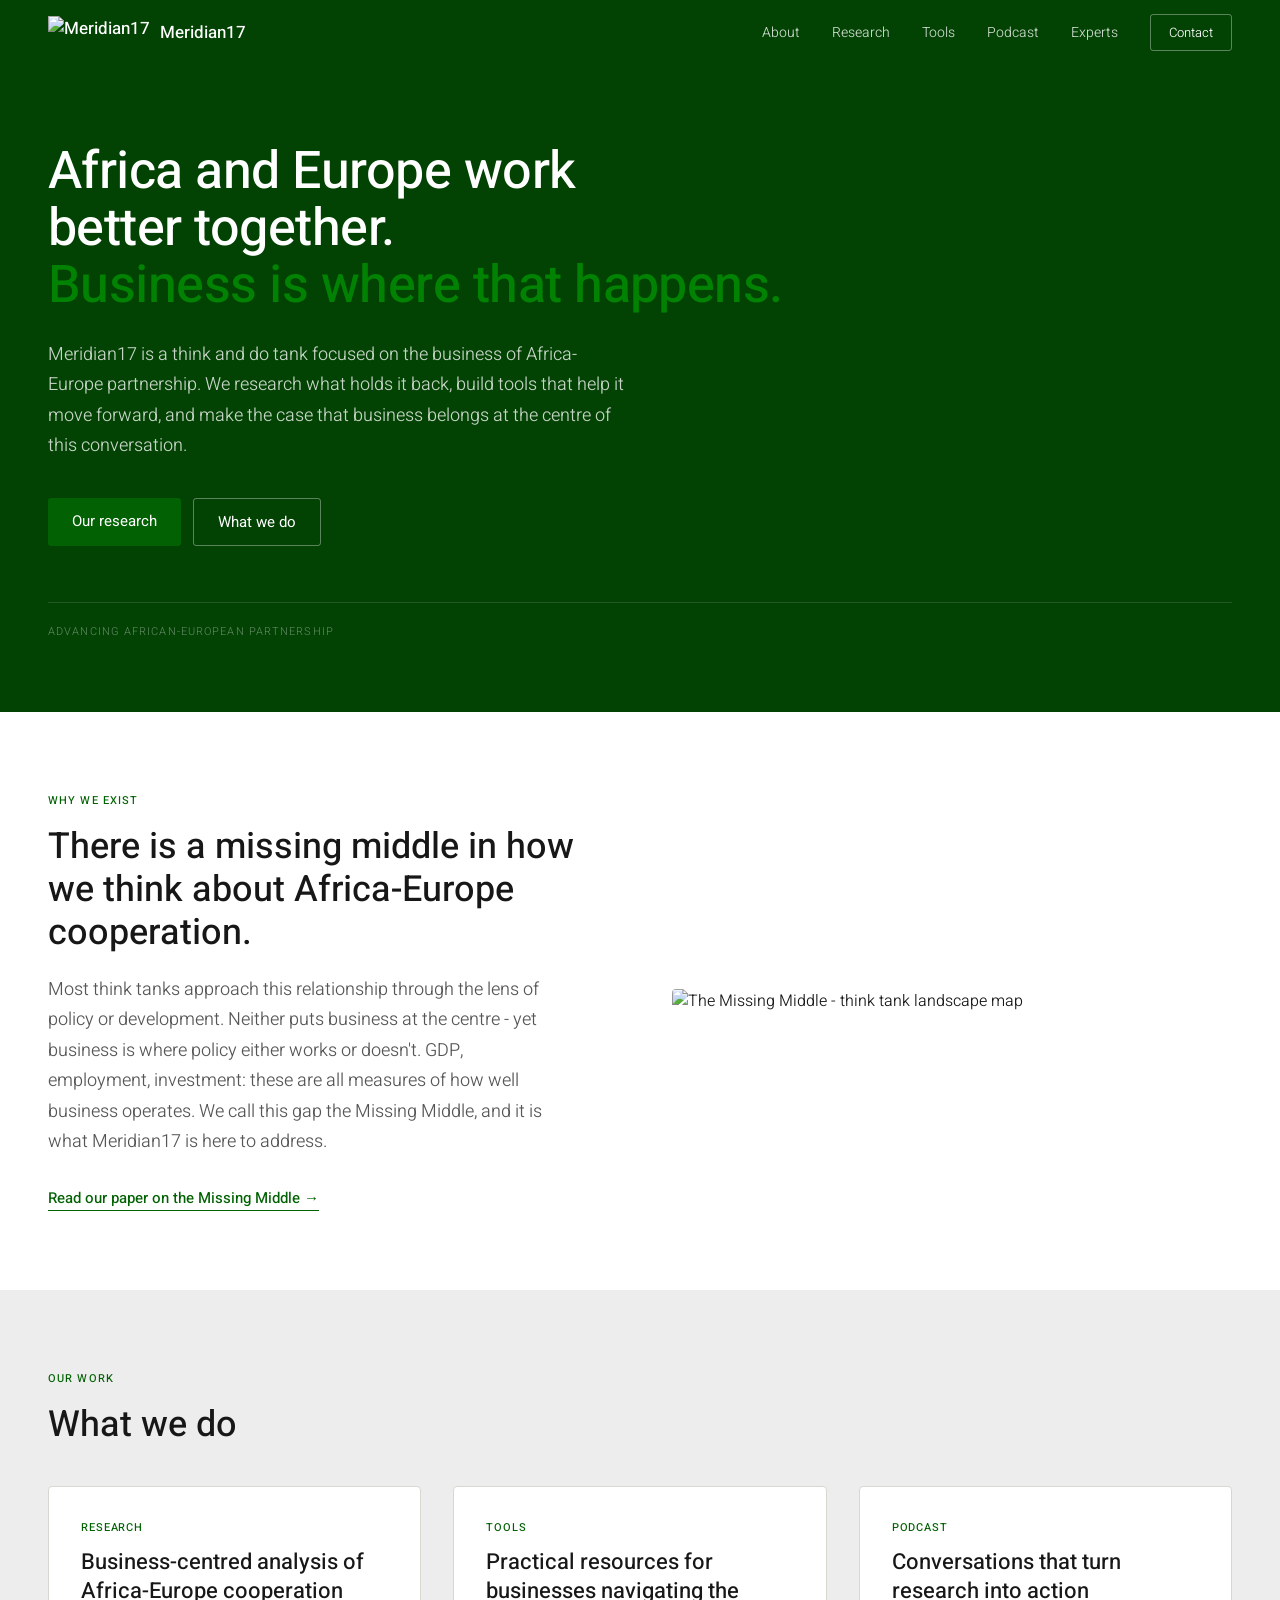
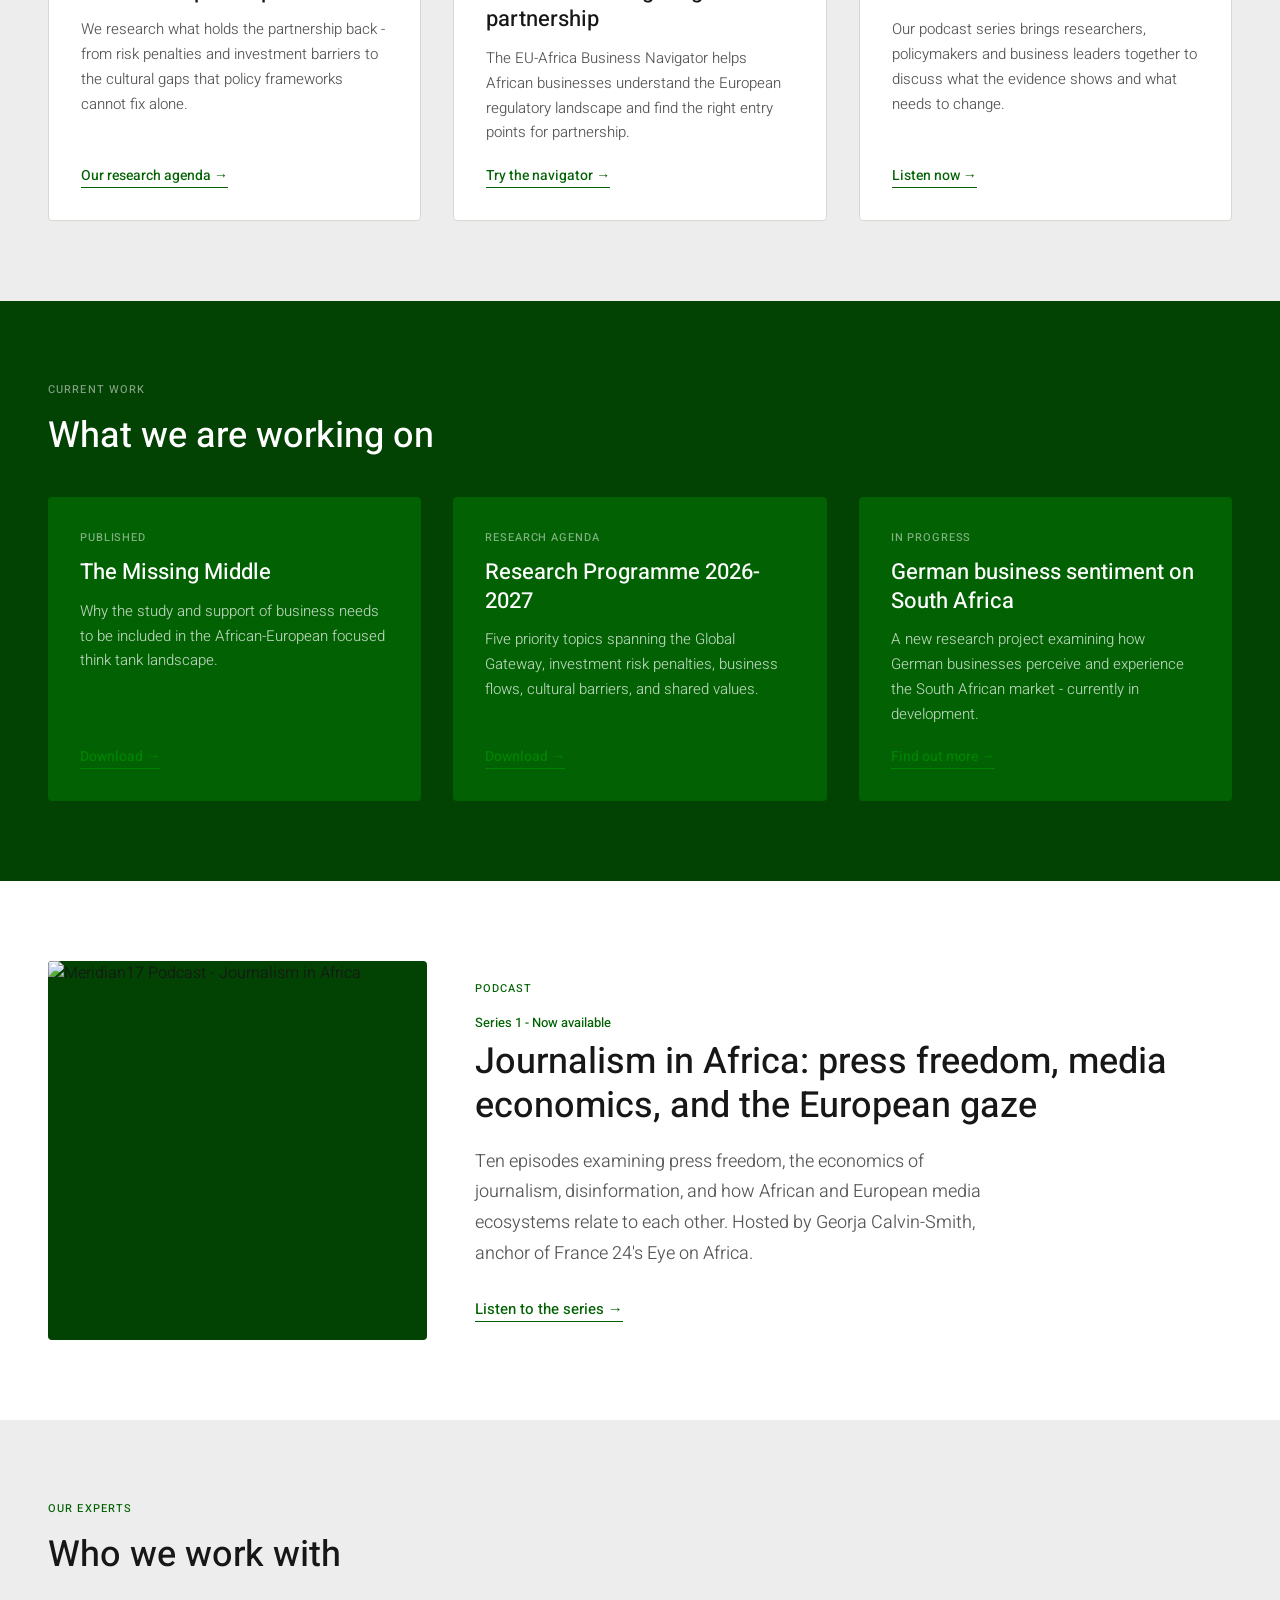
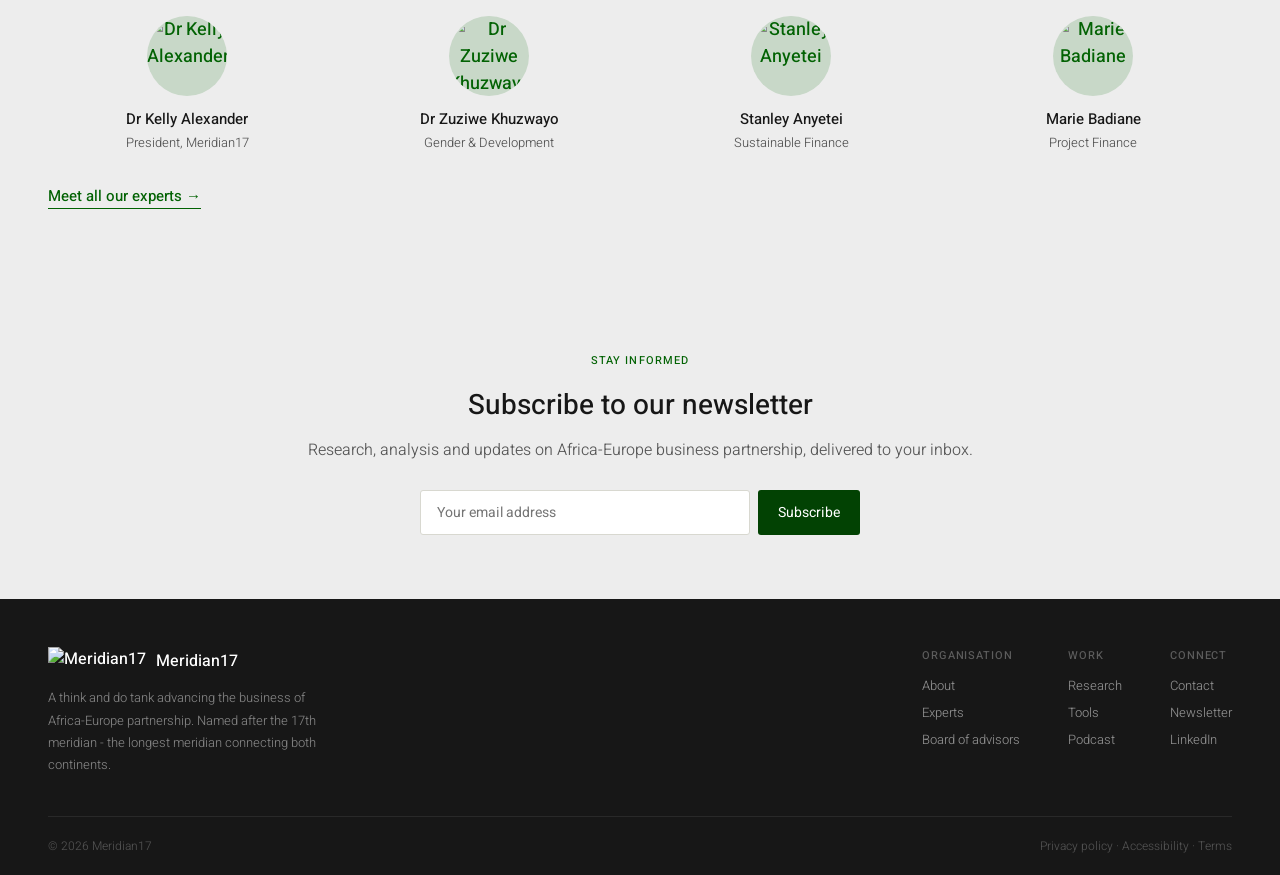
==== index.html @ 89e7c012 "Add homepage" ====
<!DOCTYPE html>
<html lang="en">
<head>
  <meta charset="UTF-8">
  <meta name="viewport" content="width=device-width, initial-scale=1.0">
  <meta name="description" content="Meridian17 is a think and do tank focused on the business of Africa-Europe partnership.">
  <title>Meridian17 | Africa-Europe Business Partnership</title>
  <link rel="stylesheet" href="style.css">
</head>
<body>

  <!-- Navigation -->
  <nav class="nav">
    <div class="nav__inner">
      <a href="index.html" class="nav__logo">
        <img src="assets/img/logo.svg" alt="Meridian17">
        Meridian17
      </a>
      <div class="nav__links">
        <a href="about.html">About</a>
        <a href="research.html">Research</a>
        <a href="tools.html">Tools</a>
        <a href="podcast.html">Podcast</a>
        <a href="experts.html">Experts</a>
        <button class="nav__cta" onclick="window.location='mailto:info@meridian17.org'">Contact</button>
      </div>
      <button class="nav__hamburger" onclick="toggleMenu()" aria-label="Open menu">
        <span></span>
        <span></span>
        <span></span>
      </button>
    </div>
    <div class="nav__mobile" id="mobileMenu">
      <a href="about.html">About</a>
      <a href="research.html">Research</a>
      <a href="tools.html">Tools</a>
      <a href="podcast.html">Podcast</a>
      <a href="experts.html">Experts</a>
      <a href="mailto:info@meridian17.org">Contact</a>
    </div>
  </nav>

  <!-- Hero -->
  <section class="hero">
    <div class="hero__inner">
      <h1 class="hero__title">
        Africa and Europe work<br>
        better together.<br>
        <em>Business is where that happens.</em>
      </h1>
      <p class="hero__sub">Meridian17 is a think and do tank focused on the business of Africa-Europe partnership. We research what holds it back, build tools that help it move forward, and make the case that business belongs at the centre of this conversation.</p>
      <div class="hero__buttons">
        <a href="research.html" class="btn btn--solid">Our research</a>
        <a href="about.html" class="btn btn--outline">What we do</a>
      </div>
      <div class="hero__tagline">Advancing African-European Partnership</div>
    </div>
  </section>

  <!-- Why we exist -->
  <section class="section section--white">
    <div class="container">
      <div class="two-col">
        <div>
          <p class="label">Why we exist</p>
          <h2 class="section-title">There is a missing middle in how we think about Africa-Europe cooperation.</h2>
          <p class="section-body">Most think tanks approach this relationship through the lens of policy or development. Neither puts business at the centre - yet business is where policy either works or doesn't. GDP, employment, investment: these are all measures of how well business operates. We call this gap the Missing Middle, and it is what Meridian17 is here to address.</p>
          <a href="assets/docs/missing-middle.pdf" class="text-link" target="_blank">Read our paper on the Missing Middle →</a>
        </div>
        <div>
          <img src="assets/img/missing-middle-map.png" alt="The Missing Middle - think tank landscape map" style="width:100%;border-radius:4px;">
        </div>
      </div>
    </div>
  </section>

  <!-- What we do -->
  <section class="section section--offwhite">
    <div class="container">
      <p class="label">Our work</p>
      <h2 class="section-title" style="margin-bottom:40px">What we do</h2>
      <div class="three-col">
        <div class="card">
          <p class="card__tag">Research</p>
          <h3 class="card__title">Business-centred analysis of Africa-Europe cooperation</h3>
          <p class="card__body">We research what holds the partnership back - from risk penalties and investment barriers to the cultural gaps that policy frameworks cannot fix alone.</p>
          <a href="research.html" class="card__link">Our research agenda →</a>
        </div>
        <div class="card">
          <p class="card__tag">Tools</p>
          <h3 class="card__title">Practical resources for businesses navigating the partnership</h3>
          <p class="card__body">The EU-Africa Business Navigator helps African businesses understand the European regulatory landscape and find the right entry points for partnership.</p>
          <a href="tools.html" class="card__link">Try the navigator →</a>
        </div>
        <div class="card">
          <p class="card__tag">Podcast</p>
          <h3 class="card__title">Conversations that turn research into action</h3>
          <p class="card__body">Our podcast series brings researchers, policymakers and business leaders together to discuss what the evidence shows and what needs to change.</p>
          <a href="podcast.html" class="card__link">Listen now →</a>
        </div>
      </div>
    </div>
  </section>

  <!-- Current work -->
  <section class="section section--dark">
    <div class="container">
      <p class="label--white">Current work</p>
      <h2 class="section-title--white" style="margin-bottom:40px">What we are working on</h2>
      <div class="three-col">
        <div class="card card--dark">
          <p class="card__tag">Published</p>
          <h3 class="card__title">The Missing Middle</h3>
          <p class="card__body">Why the study and support of business needs to be included in the African-European focused think tank landscape.</p>
          <a href="assets/docs/missing-middle.pdf" class="card__link" target="_blank">Download →</a>
        </div>
        <div class="card card--dark">
          <p class="card__tag">Research agenda</p>
          <h3 class="card__title">Research Programme 2026-2027</h3>
          <p class="card__body">Five priority topics spanning the Global Gateway, investment risk penalties, business flows, cultural barriers, and shared values.</p>
          <a href="assets/docs/research-agenda-2026-2027.pdf" class="card__link" target="_blank">Download →</a>
        </div>
        <div class="card card--dark">
          <p class="card__tag">In progress</p>
          <h3 class="card__title">German business sentiment on South Africa</h3>
          <p class="card__body">A new research project examining how German businesses perceive and experience the South African market - currently in development.</p>
          <a href="about.html" class="card__link">Find out more →</a>
        </div>
      </div>
    </div>
  </section>

  <!-- Podcast -->
  <section class="section section--white">
    <div class="container">
      <div class="podcast-row">
        <div class="podcast-cover">
          <img src="assets/img/podcast-cover.jpg" alt="Meridian17 Podcast - Journalism in Africa">
        </div>
        <div>
          <p class="label">Podcast</p>
          <p style="font-size:13px;color:var(--mid-green);font-weight:500;margin-bottom:8px">Series 1 - Now available</p>
          <h2 class="section-title">Journalism in Africa: press freedom, media economics, and the European gaze</h2>
          <p class="section-body">Ten episodes examining press freedom, the economics of journalism, disinformation, and how African and European media ecosystems relate to each other. Hosted by Georja Calvin-Smith, anchor of France 24's Eye on Africa.</p>
          <a href="podcast.html" class="text-link">Listen to the series →</a>
        </div>
      </div>
    </div>
  </section>

  <!-- Experts -->
  <section class="section section--offwhite">
    <div class="container">
      <p class="label">Our experts</p>
      <h2 class="section-title" style="margin-bottom:40px">Who we work with</h2>
      <div class="expert-grid">
        <div class="expert-card">
          <div class="expert-avatar">
            <img src="assets/img/experts/kelly-alexander.jpg" alt="Dr Kelly Alexander">
          </div>
          <p class="expert-name">Dr Kelly Alexander</p>
          <p class="expert-role">President, Meridian17</p>
        </div>
        <div class="expert-card">
          <div class="expert-avatar">
            <img src="assets/img/experts/zuziwe-khuzwayo.jpg" alt="Dr Zuziwe Khuzwayo">
          </div>
          <p class="expert-name">Dr Zuziwe Khuzwayo</p>
          <p class="expert-role">Gender &amp; Development</p>
        </div>
        <div class="expert-card">
          <div class="expert-avatar">
            <img src="assets/img/experts/stanley-anyetei.jpg" alt="Stanley Anyetei">
          </div>
          <p class="expert-name">Stanley Anyetei</p>
          <p class="expert-role">Sustainable Finance</p>
        </div>
        <div class="expert-card">
          <div class="expert-avatar">
            <img src="assets/img/experts/marie-badiane.jpg" alt="Marie Badiane">
          </div>
          <p class="expert-name">Marie Badiane</p>
          <p class="expert-role">Project Finance</p>
        </div>
      </div>
      <div style="margin-top:32px">
        <a href="experts.html" class="text-link">Meet all our experts →</a>
      </div>
    </div>
  </section>

  <!-- Newsletter -->
  <section class="newsletter">
    <div class="container">
      <p class="label" style="text-align:center">Stay informed</p>
      <h2 class="newsletter__title">Subscribe to our newsletter</h2>
      <p class="newsletter__sub">Research, analysis and updates on Africa-Europe business partnership, delivered to your inbox.</p>
      <form class="newsletter__form" onsubmit="return false;">
        <input type="email" placeholder="Your email address" aria-label="Email address">
        <button type="submit">Subscribe</button>
      </form>
    </div>
  </section>

  <!-- Footer -->
  <footer class="footer">
    <div class="container">
      <div class="footer__inner">
        <div>
          <div class="footer__logo">
            <img src="assets/img/logo.svg" alt="Meridian17">
            Meridian17
          </div>
          <p class="footer__desc">A think and do tank advancing the business of Africa-Europe partnership. Named after the 17th meridian - the longest meridian connecting both continents.</p>
        </div>
        <nav class="footer__nav">
          <div class="footer__nav-col">
            <h4>Organisation</h4>
            <a href="about.html">About</a>
            <a href="experts.html">Experts</a>
            <a href="about.html#advisors">Board of advisors</a>
          </div>
          <div class="footer__nav-col">
            <h4>Work</h4>
            <a href="research.html">Research</a>
            <a href="tools.html">Tools</a>
            <a href="podcast.html">Podcast</a>
          </div>
          <div class="footer__nav-col">
            <h4>Connect</h4>
            <a href="mailto:info@meridian17.org">Contact</a>
            <a href="#newsletter">Newsletter</a>
            <a href="https://www.linkedin.com/company/meridian17" target="_blank">LinkedIn</a>
          </div>
        </nav>
      </div>
      <div class="footer__bottom">
        <span>© 2026 Meridian17</span>
        <span>
          <a href="privacy.html" style="color:rgba(255,255,255,0.25)">Privacy policy</a> ·
          <a href="accessibility.html" style="color:rgba(255,255,255,0.25)">Accessibility</a> ·
          <a href="terms.html" style="color:rgba(255,255,255,0.25)">Terms</a>
        </span>
      </div>
    </div>
  </footer>

  <script>
    function toggleMenu() {
      const menu = document.getElementById('mobileMenu');
      menu.classList.toggle('open');
    }
  </script>

</body>
</html>
---- style.css ----
/* Meridian17 - Main Stylesheet */

/* Fonts */
@import url('https://fonts.googleapis.com/css2?family=Heebo:wght@300;400;500&display=swap');

/* Reset */
*, *::before, *::after { box-sizing: border-box; margin: 0; padding: 0; }
html { font-size: 16px; scroll-behavior: smooth; }
body { font-family: 'Heebo', sans-serif; font-weight: 300; color: #171717; background: #ffffff; -webkit-font-smoothing: antialiased; }
img { max-width: 100%; display: block; }
a { text-decoration: none; }

/* Colours */
:root {
  --dark-green: #024203;
  --mid-green: #026203;
  --bright-green: #028203;
  --near-black: #171717;
  --off-white: #ededed;
  --border: #d8d8d0;
  --white: #ffffff;
  --body-muted: #555555;
  --body-light: rgba(255,255,255,0.75);
}

/* Layout */
.container { max-width: 1280px; margin: 0 auto; padding: 0 48px; }
.section { padding: 80px 0; }
.section--white { background: var(--white); }
.section--offwhite { background: var(--off-white); }
.section--dark { background: var(--dark-green); }
.two-col { display: grid; grid-template-columns: 1fr 1fr; gap: 64px; align-items: center; }
.three-col { display: grid; grid-template-columns: 1fr 1fr 1fr; gap: 32px; }

/* Navigation */
.nav { background: var(--dark-green); height: 64px; display: flex; align-items: center; position: sticky; top: 0; z-index: 100; width: 100%; }
.nav__inner { display: flex; align-items: center; justify-content: space-between; width: 100%; max-width: 1280px; margin: 0 auto; padding: 0 48px; }
.nav__logo { display: flex; align-items: center; gap: 10px; color: var(--white); font-size: 17px; font-weight: 500; }
.nav__logo img { height: 32px; width: auto; }
.nav__links { display: flex; gap: 32px; align-items: center; }
.nav__links a { color: rgba(255,255,255,0.8); font-size: 14px; font-weight: 300; transition: color 0.2s; }
.nav__links a:hover { color: var(--white); }
.nav__cta { background: transparent; border: 1px solid rgba(255,255,255,0.35); color: var(--white); padding: 8px 18px; font-size: 13px; font-weight: 300; border-radius: 3px; cursor: pointer; font-family: 'Heebo', sans-serif; transition: background 0.2s; }
.nav__cta:hover { background: rgba(255,255,255,0.08); }

/* Hero */
.hero { background: var(--dark-green); padding: 80px 0 72px; }
.hero__inner { max-width: 1280px; margin: 0 auto; padding: 0 48px; }
.hero__title { font-size: 52px; font-weight: 500; color: var(--white); line-height: 1.1; letter-spacing: -0.01em; margin-bottom: 24px; max-width: 780px; }
.hero__title em { font-style: normal; color: var(--bright-green); }
.hero__sub { font-size: 18px; line-height: 1.7; color: rgba(255,255,255,0.78); max-width: 580px; font-weight: 300; margin-bottom: 36px; }
.hero__buttons { display: flex; gap: 12px; flex-wrap: wrap; }
.hero__tagline { margin-top: 56px; padding-top: 20px; border-top: 1px solid rgba(255,255,255,0.12); font-size: 11px; color: rgba(255,255,255,0.35); letter-spacing: 0.1em; text-transform: uppercase; }

/* Buttons */
.btn { display: inline-block; padding: 12px 24px; font-size: 15px; font-family: 'Heebo', sans-serif; font-weight: 400; border-radius: 3px; cursor: pointer; transition: opacity 0.2s; border: none; }
.btn:hover { opacity: 0.88; }
.btn--solid { background: var(--mid-green); color: var(--white); }
.btn--outline { background: transparent; color: var(--white); border: 1px solid rgba(255,255,255,0.35); }
.btn--outline-dark { background: transparent; color: var(--mid-green); border: 1px solid var(--mid-green); }

/* Labels */
.label { font-size: 11px; letter-spacing: 0.1em; text-transform: uppercase; color: var(--mid-green); font-weight: 500; margin-bottom: 16px; }
.label--white { font-size: 11px; letter-spacing: 0.1em; text-transform: uppercase; color: rgba(255,255,255,0.5); font-weight: 500; margin-bottom: 16px; }

/* Typography */
.section-title { font-size: 36px; font-weight: 500; line-height: 1.2; color: var(--near-black); margin-bottom: 20px; }
.section-title--white { font-size: 36px; font-weight: 500; line-height: 1.2; color: var(--white); margin-bottom: 20px; }
.section-body { font-size: 18px; line-height: 1.7; color: var(--body-muted); font-weight: 300; margin-bottom: 28px; max-width: 520px; }
.section-body--white { font-size: 18px; line-height: 1.7; color: rgba(255,255,255,0.75); font-weight: 300; margin-bottom: 28px; }
.text-link { font-size: 15px; color: var(--mid-green); font-weight: 500; border-bottom: 1px solid var(--mid-green); padding-bottom: 1px; transition: opacity 0.2s; }
.text-link:hover { opacity: 0.75; }
.text-link--white { font-size: 15px; color: var(--bright-green); font-weight: 500; border-bottom: 1px solid var(--bright-green); padding-bottom: 1px; }

/* Cards */
.card { background: var(--white); border: 1px solid var(--border); border-radius: 4px; padding: 32px; display: flex; flex-direction: column; }
.card__tag { font-size: 11px; letter-spacing: 0.08em; text-transform: uppercase; color: var(--mid-green); font-weight: 500; margin-bottom: 12px; }
.card__title { font-size: 22px; font-weight: 500; color: var(--near-black); line-height: 1.3; margin-bottom: 12px; }
.card__body { font-size: 15px; line-height: 1.65; color: var(--body-muted); font-weight: 300; flex: 1; margin-bottom: 20px; }
.card__link { font-size: 14px; color: var(--mid-green); font-weight: 500; border-bottom: 1px solid var(--mid-green); padding-bottom: 1px; align-self: flex-start; }
.card--dark { background: var(--mid-green); border: none; border-radius: 4px; padding: 32px; display: flex; flex-direction: column; }
.card--dark .card__tag { color: rgba(255,255,255,0.5); }
.card--dark .card__title { color: var(--white); }
.card--dark .card__body { color: rgba(255,255,255,0.72); }
.card--dark .card__link { color: var(--bright-green); border-bottom-color: var(--bright-green); }

/* Experts */
.expert-grid { display: grid; grid-template-columns: repeat(4, 1fr); gap: 24px; }
.expert-card { text-align: center; }
.expert-avatar { width: 80px; height: 80px; border-radius: 50%; background: #c8d8c8; margin: 0 auto 12px; display: flex; align-items: center; justify-content: center; font-size: 18px; font-weight: 500; color: var(--mid-green); overflow: hidden; }
.expert-avatar img { width: 100%; height: 100%; object-fit: cover; }
.expert-name { font-size: 15px; font-weight: 500; color: var(--near-black); margin-bottom: 4px; }
.expert-role { font-size: 13px; color: var(--body-muted); font-weight: 300; line-height: 1.4; }

/* Podcast */
.podcast-row { display: grid; grid-template-columns: 1fr 2fr; gap: 48px; align-items: center; }
.podcast-cover { border-radius: 4px; overflow: hidden; aspect-ratio: 1; background: var(--dark-green); display: flex; align-items: center; justify-content: center; }
.podcast-cover img { width: 100%; height: 100%; object-fit: cover; }

/* Newsletter */
.newsletter { padding: 64px 0; background: var(--off-white); text-align: center; }
.newsletter__title { font-size: 28px; font-weight: 500; color: var(--near-black); margin-bottom: 12px; }
.newsletter__sub { font-size: 16px; color: var(--body-muted); font-weight: 300; margin-bottom: 28px; }
.newsletter__form { display: flex; gap: 8px; justify-content: center; max-width: 440px; margin: 0 auto; }
.newsletter__form input { flex: 1; padding: 11px 16px; border: 1px solid var(--border); border-radius: 3px; font-size: 14px; font-family: 'Heebo', sans-serif; background: var(--white); }
.newsletter__form input:focus { outline: none; border-color: var(--mid-green); }
.newsletter__form button { background: var(--dark-green); color: var(--white); padding: 11px 20px; border: none; border-radius: 3px; font-size: 14px; font-family: 'Heebo', sans-serif; cursor: pointer; white-space: nowrap; }

/* Footer */
.footer { background: var(--near-black); padding: 48px 0 0; }
.footer__inner { display: flex; justify-content: space-between; align-items: flex-start; gap: 48px; }
.footer__logo { color: var(--white); font-size: 16px; font-weight: 500; display: flex; align-items: center; gap: 10px; margin-bottom: 12px; }
.footer__logo img { height: 28px; width: auto; }
.footer__desc { font-size: 13px; line-height: 1.7; color: rgba(255,255,255,0.45); max-width: 280px; }
.footer__nav { display: flex; gap: 48px; }
.footer__nav-col h4 { font-size: 11px; letter-spacing: 0.08em; text-transform: uppercase; color: rgba(255,255,255,0.3); margin-bottom: 12px; font-weight: 500; }
.footer__nav-col a { display: block; font-size: 13px; color: rgba(255,255,255,0.5); margin-bottom: 8px; font-weight: 300; transition: color 0.2s; }
.footer__nav-col a:hover { color: var(--white); }
.footer__bottom { margin-top: 40px; padding: 20px 0; border-top: 1px solid rgba(255,255,255,0.08); display: flex; justify-content: space-between; font-size: 12px; color: rgba(255,255,255,0.25); }

/* Mobile hamburger */
.nav__hamburger { display: none; background: none; border: none; cursor: pointer; padding: 4px; }
.nav__hamburger span { display: block; width: 22px; height: 1.5px; background: var(--white); margin: 5px 0; transition: all 0.3s; }
.nav__mobile { display: none; }

/* Responsive - Tablet */
@media (max-width: 1024px) {
  .container { padding: 0 32px; }
  .hero__inner { padding: 0 32px; }
  .nav__inner { padding: 0 32px; }
  .hero__title { font-size: 42px; }
  .two-col { grid-template-columns: 1fr; gap: 40px; }
  .three-col { grid-template-columns: 1fr 1fr; gap: 24px; }
  .expert-grid { grid-template-columns: repeat(2, 1fr); }
  .podcast-row { grid-template-columns: 1fr; }
  .footer__inner { flex-direction: column; gap: 32px; }
  .footer__nav { flex-wrap: wrap; gap: 32px; }
}

/* Responsive - Mobile */
@media (max-width: 640px) {
  .container { padding: 0 20px; }
  .hero__inner { padding: 0 20px; }
  .nav__inner { padding: 0 20px; }
  .section { padding: 56px 0; }
  .hero { padding: 56px 0 48px; }
  .hero__title { font-size: 32px; max-width: 100%; }
  .hero__sub { font-size: 16px; }
  .hero__tagline { margin-top: 40px; }
  .section-title { font-size: 28px; }
  .section-title--white { font-size: 28px; }
  .three-col { grid-template-columns: 1fr; }
  .expert-grid { grid-template-columns: repeat(2, 1fr); }
  .newsletter__form { flex-direction: column; }
  .nav__links { display: none; }
  .nav__hamburger { display: block; }
  .nav__mobile { display: none; background: var(--dark-green); padding: 20px; }
  .nav__mobile.open { display: flex; flex-direction: column; gap: 16px; }
  .nav__mobile a { color: rgba(255,255,255,0.8); font-size: 16px; }
  .footer__nav { flex-direction: column; gap: 24px; }
}
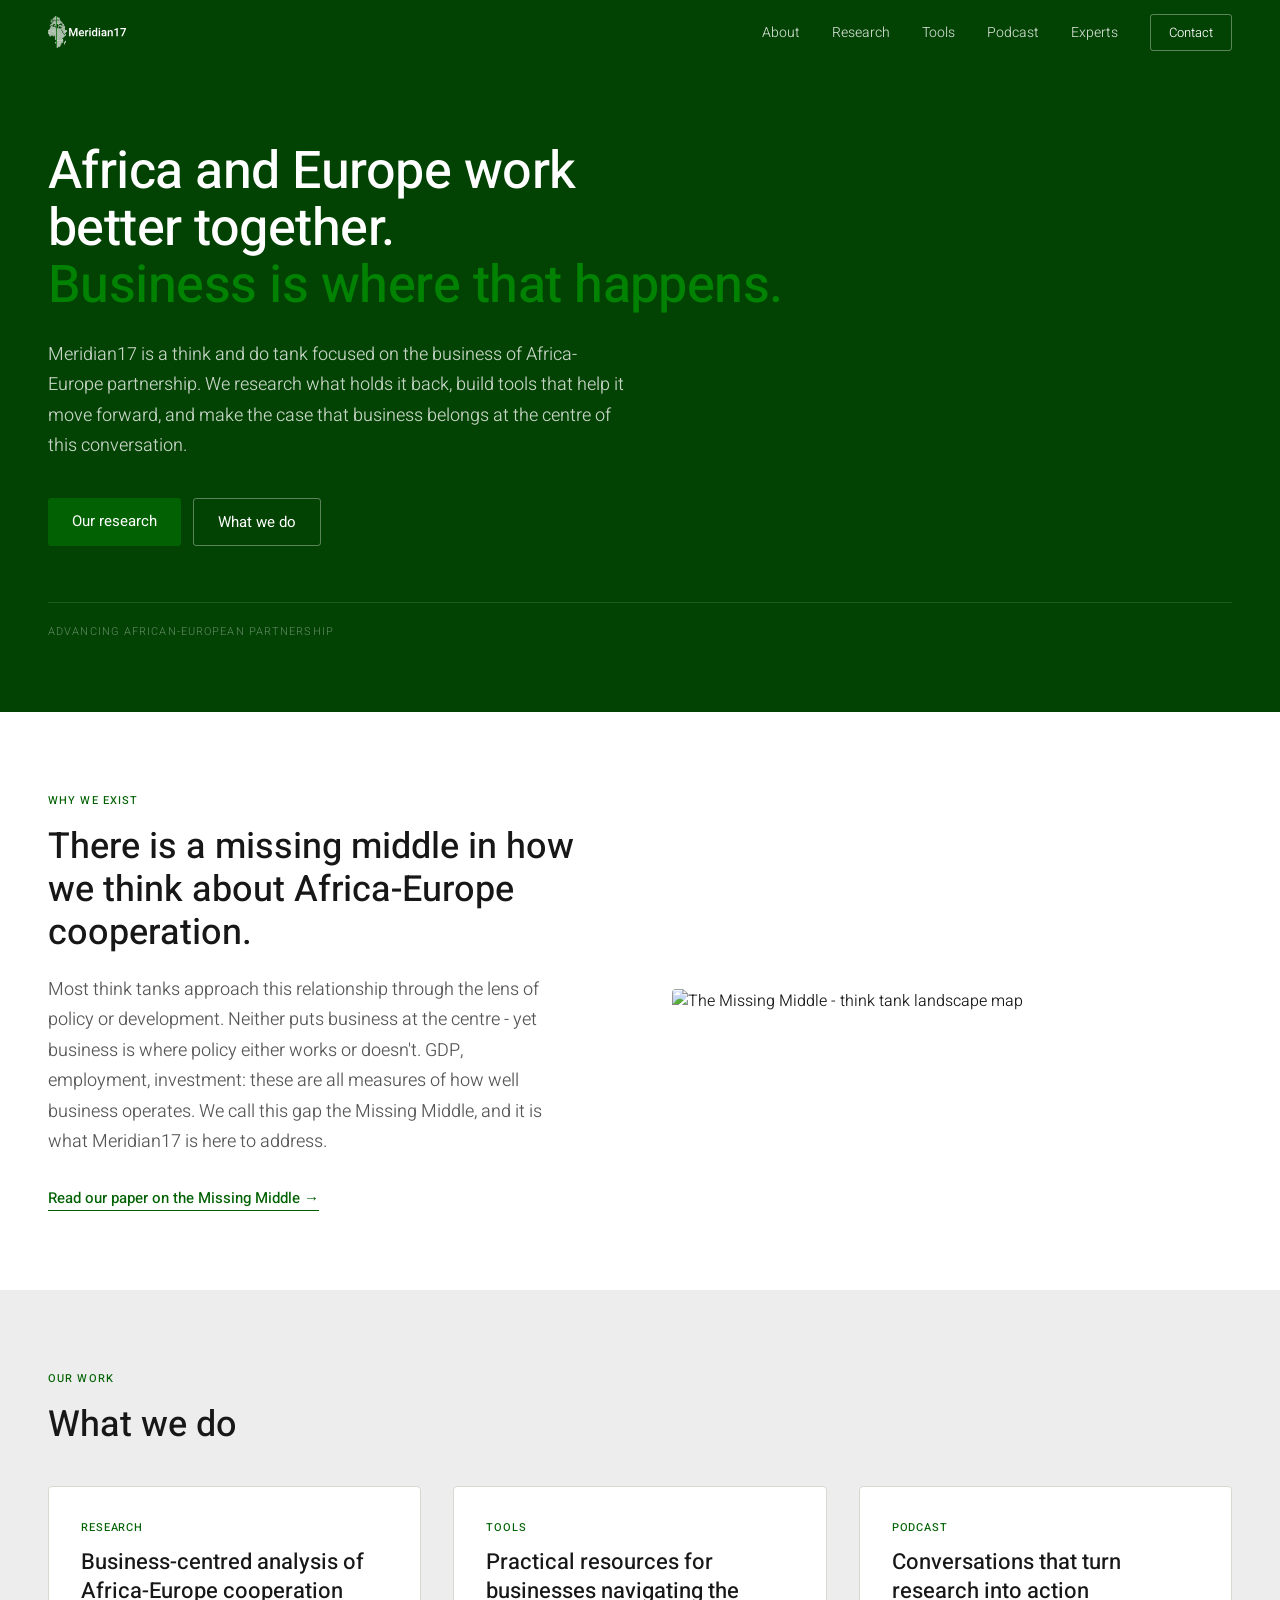
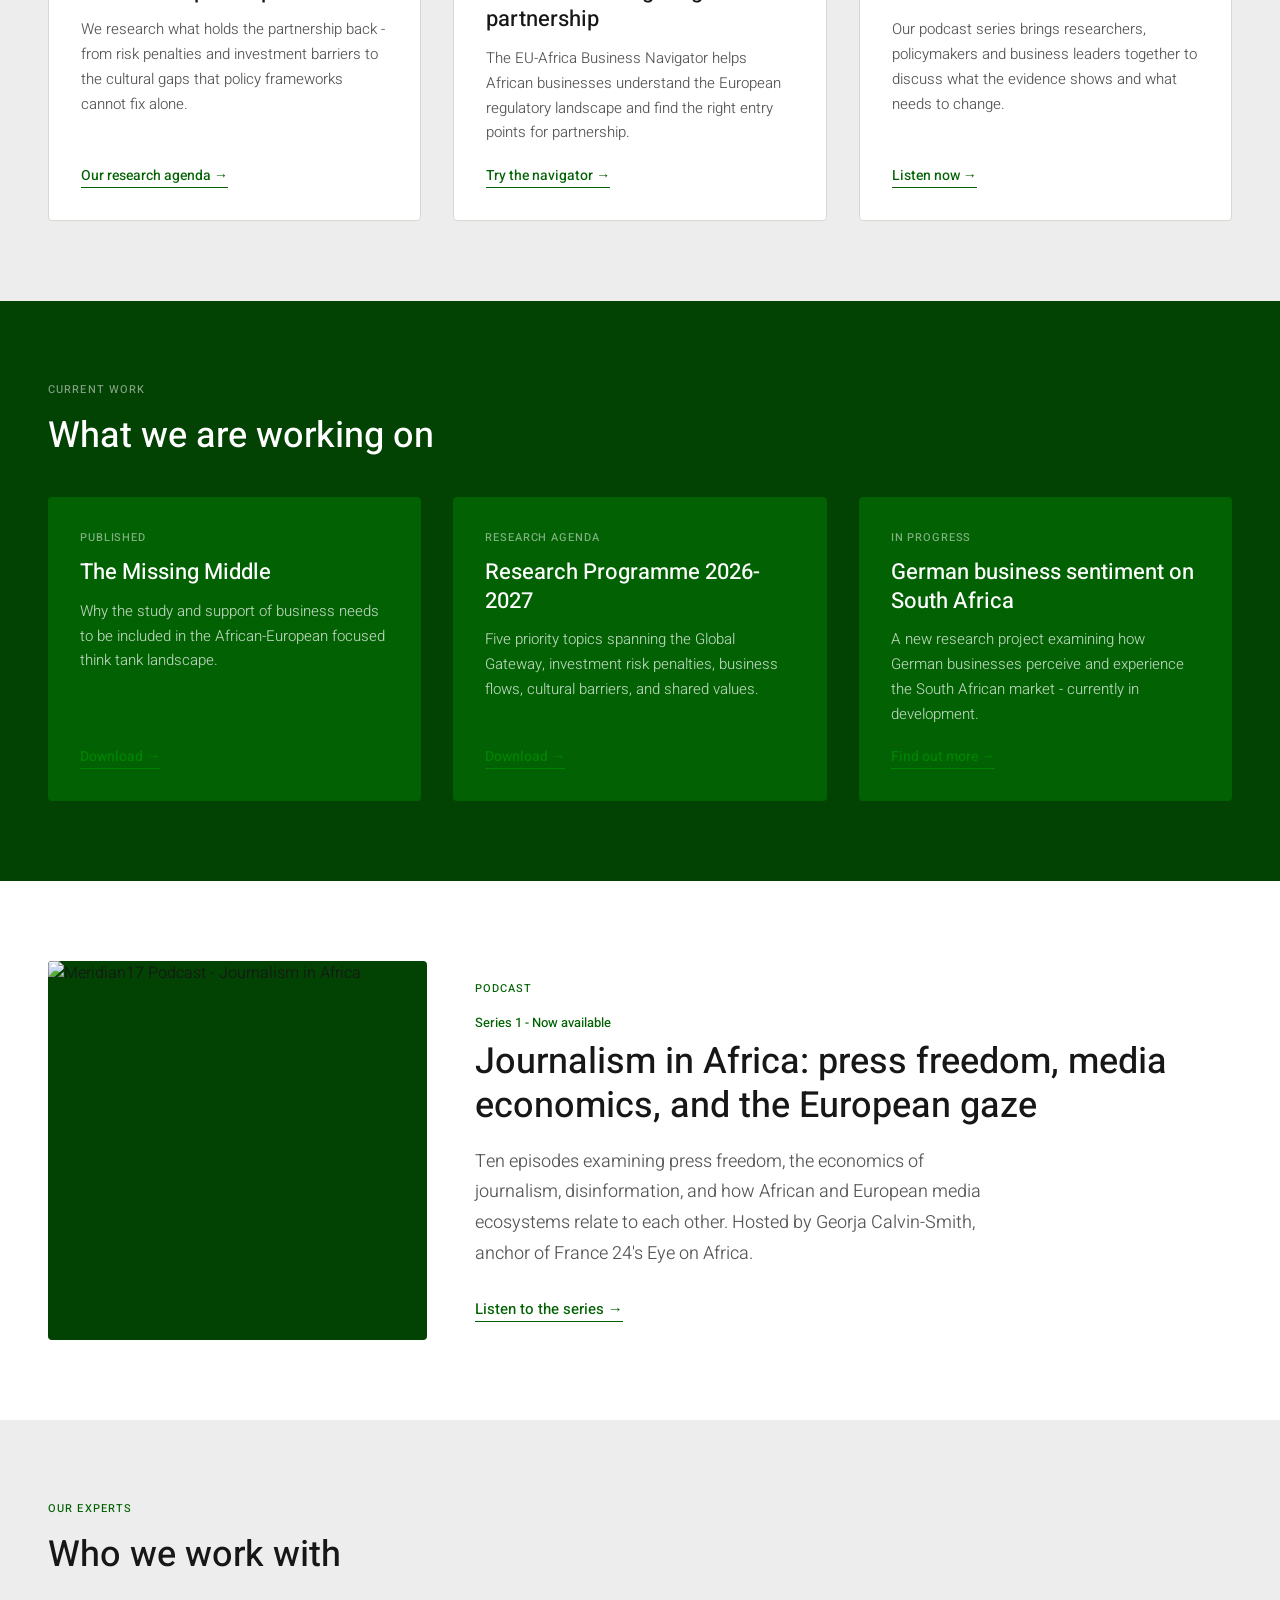
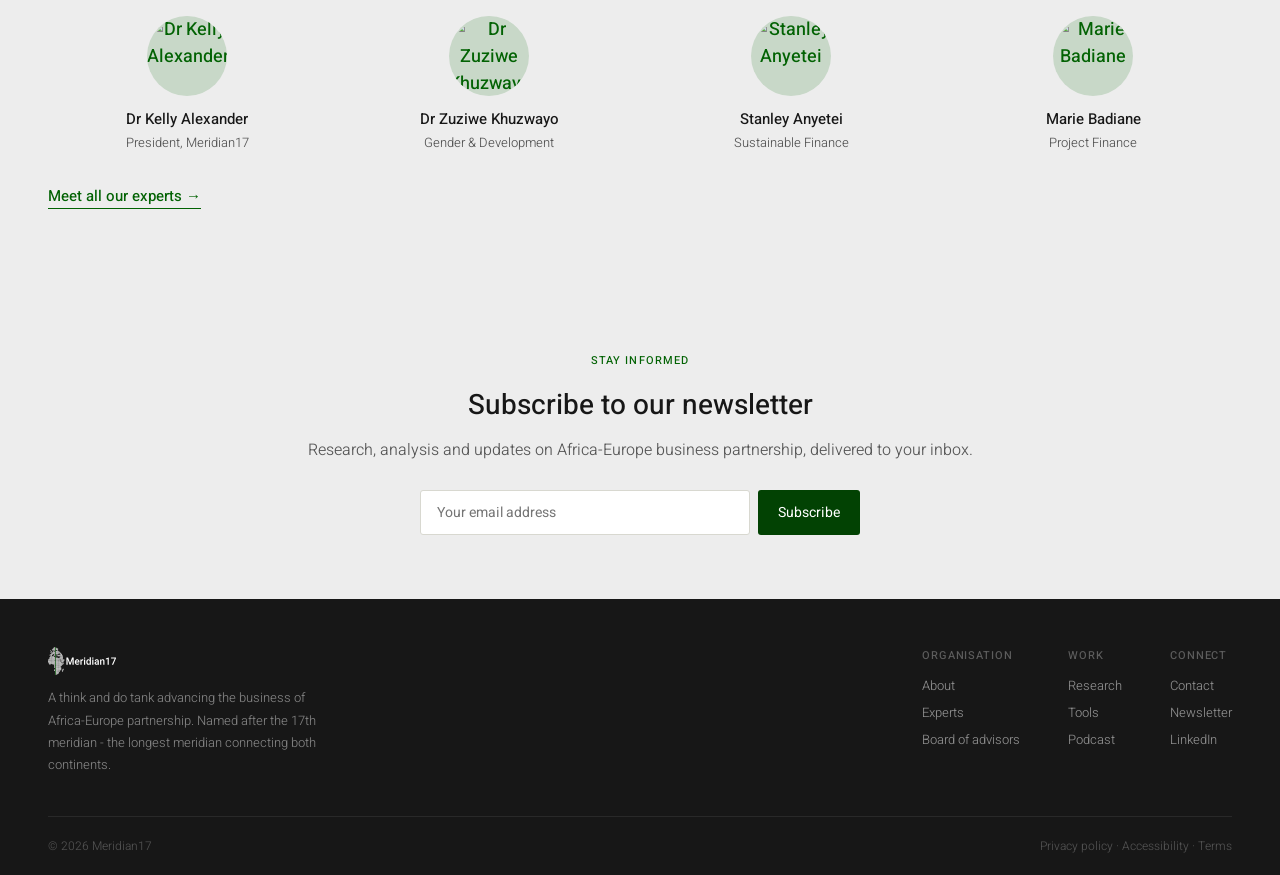
==== commit 53fe92f1: "Remove duplicate logo text" ====
--- a/index.html
+++ b/index.html
@@ -14,7 +14,6 @@
     <div class="nav__inner">
       <a href="index.html" class="nav__logo">
         <img src="assets/img/logo.svg" alt="Meridian17">
-        Meridian17
       </a>
       <div class="nav__links">
         <a href="about.html">About</a>
@@ -209,7 +208,6 @@
         <div>
           <div class="footer__logo">
             <img src="assets/img/logo.svg" alt="Meridian17">
-            Meridian17
           </div>
           <p class="footer__desc">A think and do tank advancing the business of Africa-Europe partnership. Named after the 17th meridian - the longest meridian connecting both continents.</p>
         </div>
